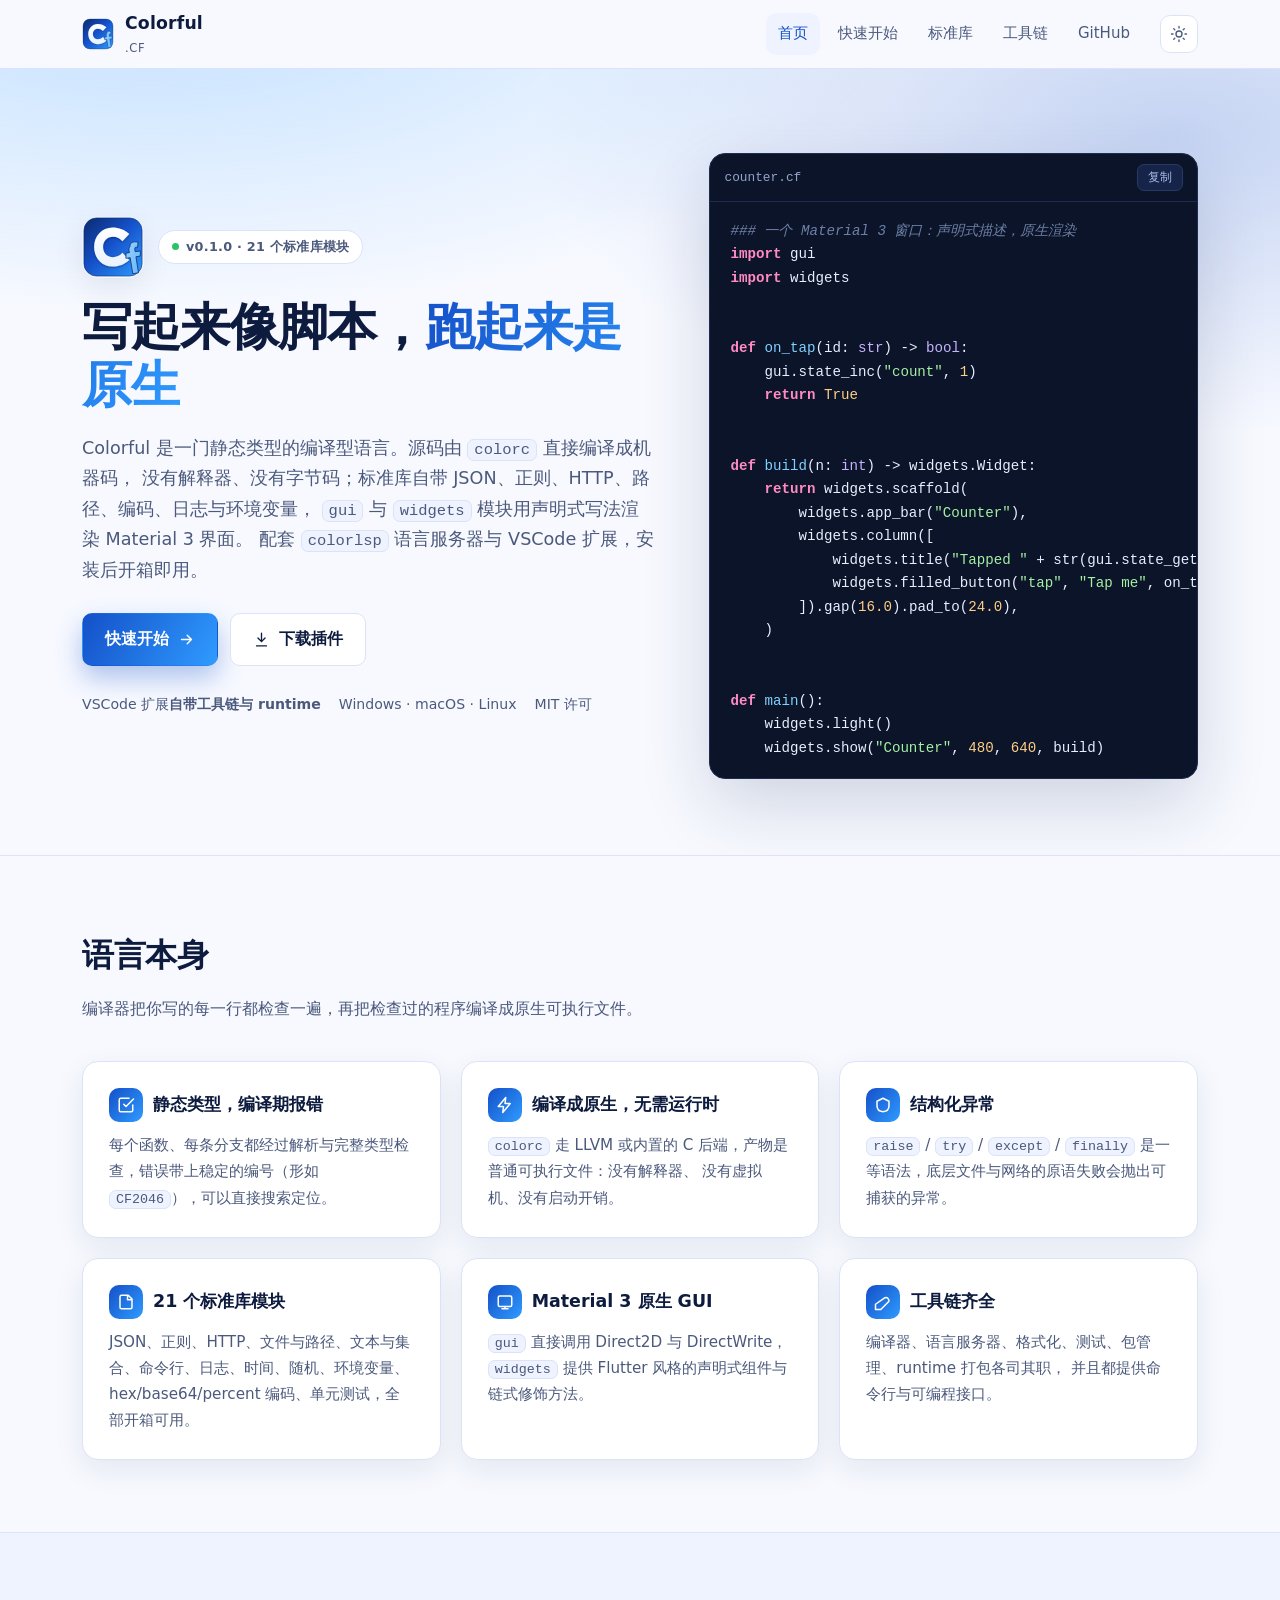
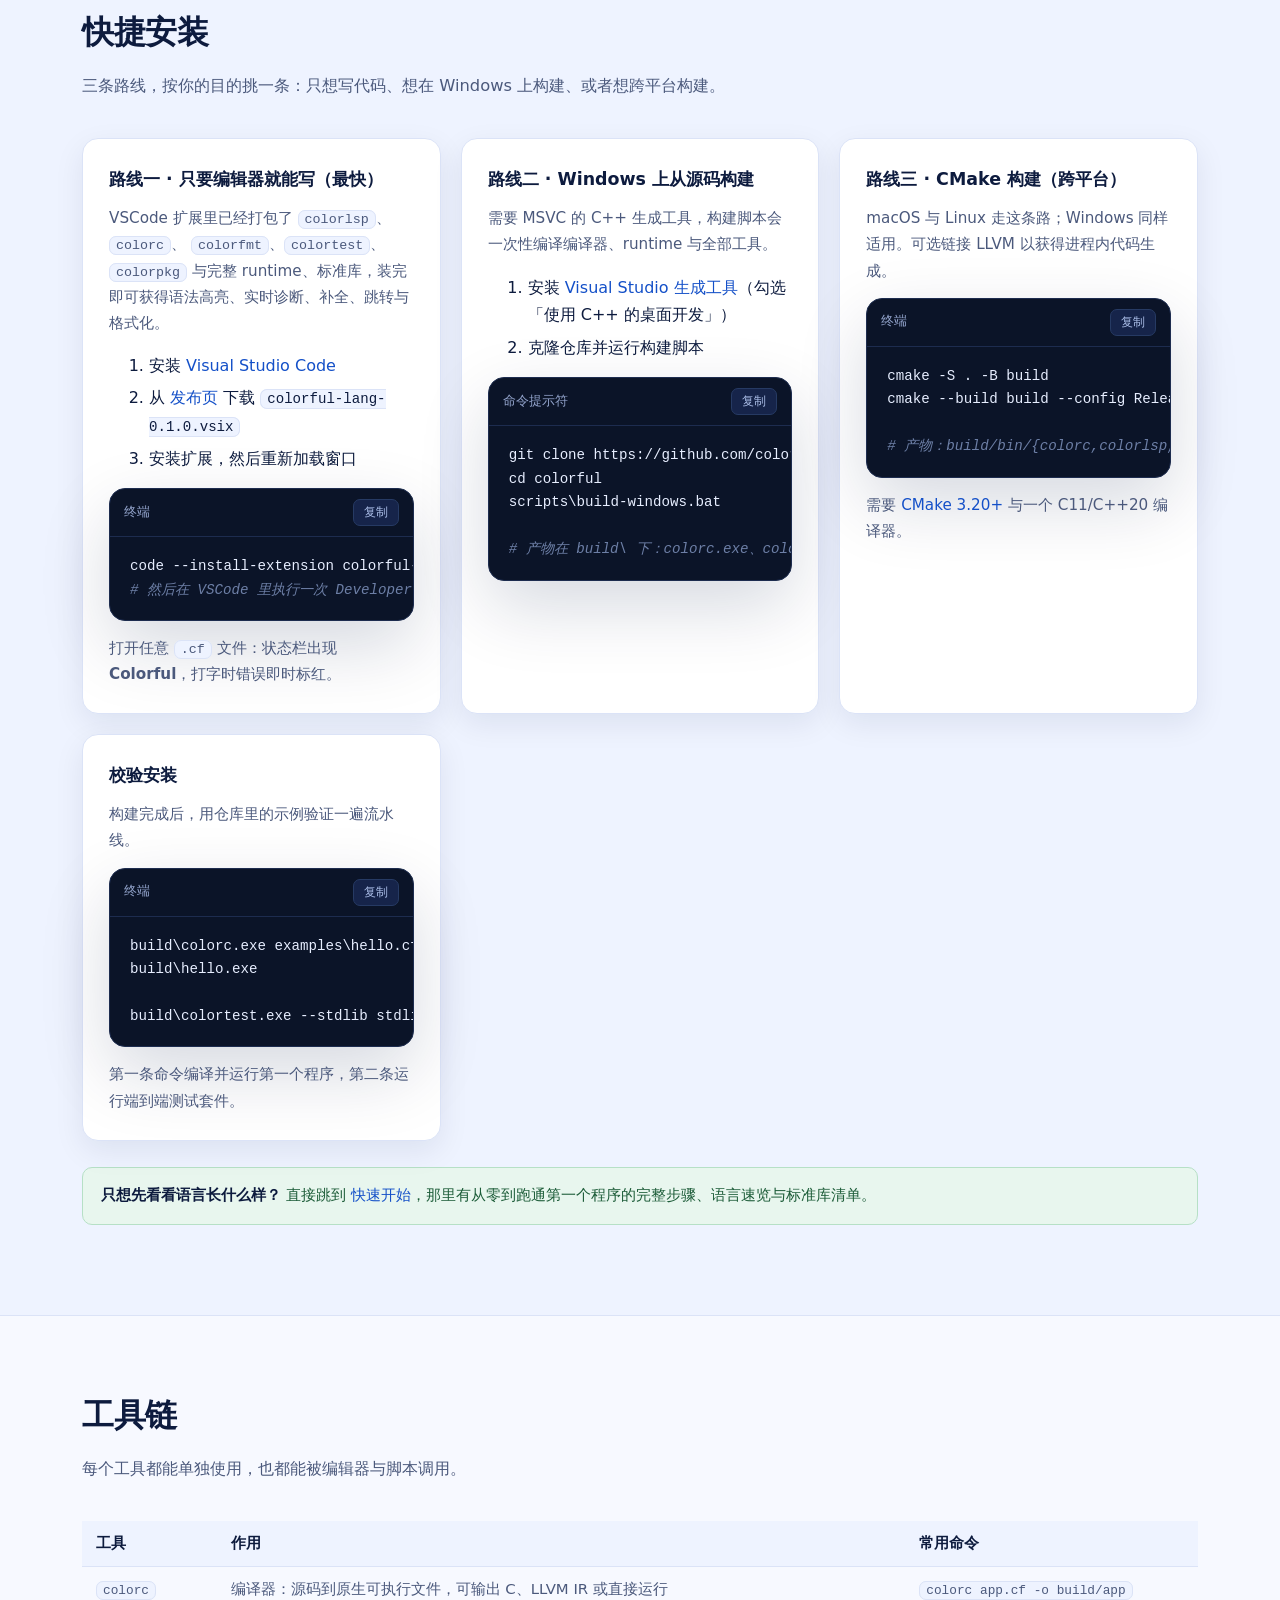
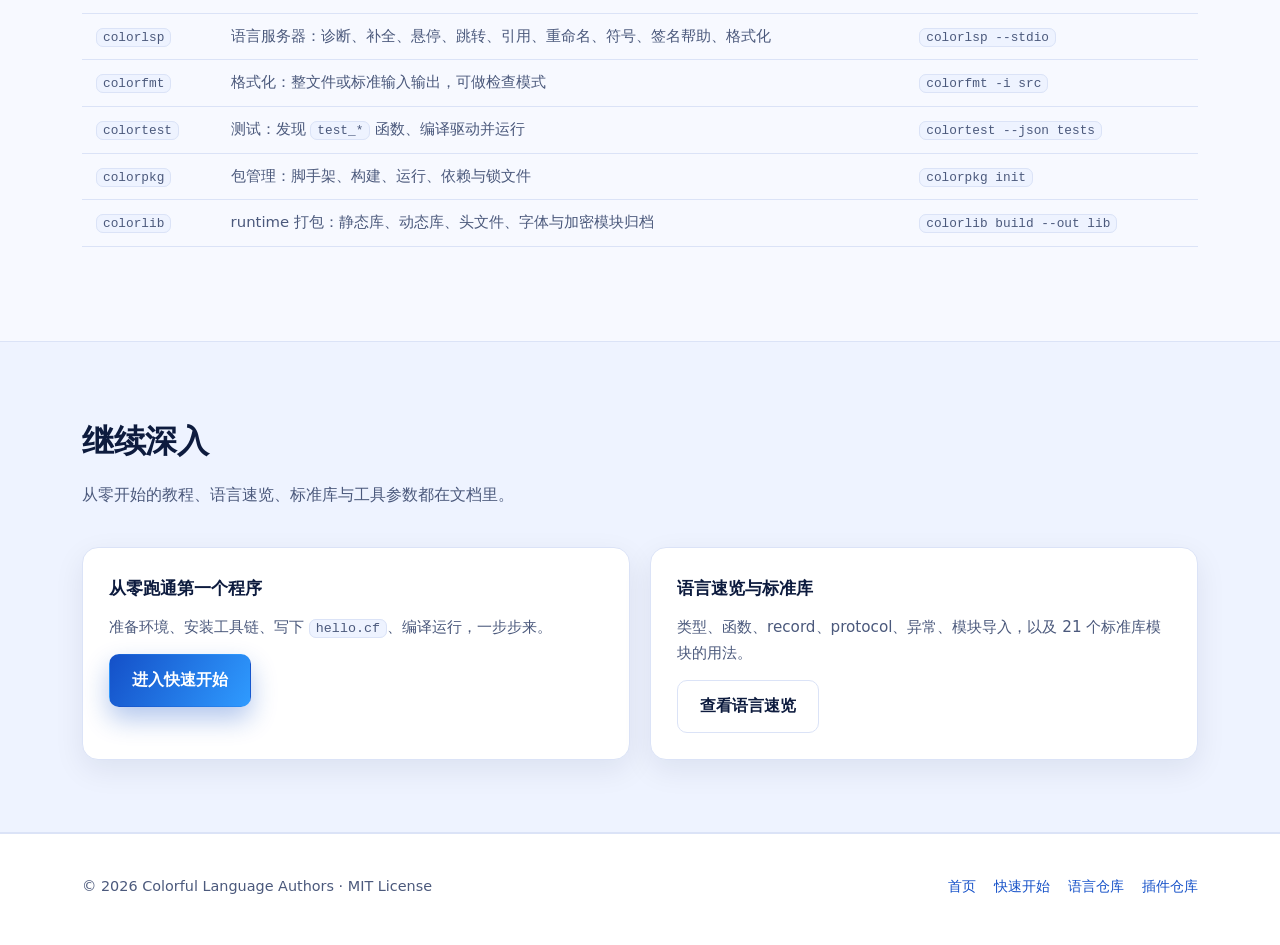
==== index.html @ da0121a2 "Add files via upload" ====
<!doctype html>
<html lang="zh-CN" data-theme="light">
  <head>
    <meta charset="utf-8" />
    <meta name="viewport" content="width=device-width, initial-scale=1" />
    <title>Colorful 语言 — 静态类型、AOT 编译到原生、自带 Material 3 GUI</title>
    <meta
      name="description"
      content="Colorful 是一门静态类型的编译型语言：源码编译为原生机器码，标准库内置 21 个模块，gui 与 widgets 用声明式写法直接渲染 Material 3 界面。附带 colorc、colorlsp、colorfmt、colortest、colorpkg 完整工具链与 VSCode 支持。"
    />
    <meta name="theme-color" content="#1450c8" />
    <link rel="icon" type="image/svg+xml" href="assets/img/colorful.svg" />
    <link rel="apple-touch-icon" href="assets/img/colorful.png" />
    <link rel="stylesheet" href="assets/css/style.css" />
    <script>
      // Set the theme before first paint so the page never flashes.
      try {
        var stored = localStorage.getItem('colorful-theme');
        var dark = window.matchMedia('(prefers-color-scheme: dark)').matches;
        document.documentElement.setAttribute('data-theme', stored || (dark ? 'dark' : 'light'));
      } catch (error) {
        /* keep the default */
      }
    </script>
  </head>
  <body>
    <header class="site-header">
      <div class="wrap">
        <a class="brand" href="index.html">
          <img src="assets/img/colorful.svg" alt="Colorful 标志" width="32" height="32" />
          <span>
            Colorful
            <small>.cf</small>
          </span>
        </a>
        <nav class="nav" data-nav>
          <a href="index.html" class="active">首页</a>
          <a href="docs.html">快速开始</a>
          <a href="docs.html#stdlib">标准库</a>
          <a href="docs.html#tools">工具链</a>
          <a href="https://github.com/colorful-lang/colorful" target="_blank" rel="noreferrer">GitHub</a>
        </nav>
        <button class="icon-btn" type="button" data-theme-toggle aria-label="切换主题">
          <svg viewBox="0 0 24 24" fill="none" stroke="currentColor" stroke-width="1.8" stroke-linecap="round" stroke-linejoin="round" aria-hidden="true">
            <circle cx="12" cy="12" r="4" />
            <path d="M12 2v2M12 20v2M2 12h2M20 12h2M5 5l1.5 1.5M17.5 17.5L19 19M19 5l-1.5 1.5M6.5 17.5L5 19" />
          </svg>
        </button>
        <button class="icon-btn menu-btn" type="button" data-menu-toggle aria-expanded="false" aria-label="打开菜单">
          <svg viewBox="0 0 24 24" fill="none" stroke="currentColor" stroke-width="1.9" stroke-linecap="round" aria-hidden="true">
            <path d="M4 7h16M4 12h16M4 17h16" />
          </svg>
        </button>
      </div>
    </header>

    <main>
      <section class="hero">
        <div class="wrap">
          <div>
            <div class="hero-logo">
              <img src="assets/img/colorful.svg" alt="Colorful 标志" width="62" height="62" />
              <span class="pill"><span class="dot"></span> v0.1.0 · 21 个标准库模块</span>
            </div>
            <h1>写起来像脚本，<span class="grad">跑起来是原生</span></h1>
            <p class="lead">
              Colorful 是一门静态类型的编译型语言。源码由 <code>colorc</code> 直接编译成机器码，
              没有解释器、没有字节码；标准库自带 JSON、正则、HTTP、路径、编码、日志与环境变量，
              <code>gui</code> 与 <code>widgets</code> 模块用声明式写法渲染 Material 3 界面。
              配套 <code>colorlsp</code> 语言服务器与 VSCode 扩展，安装后开箱即用。
            </p>
            <div class="hero-actions">
              <a class="btn btn-primary" href="docs.html">
                快速开始
                <svg viewBox="0 0 24 24" fill="none" stroke="currentColor" stroke-width="2" stroke-linecap="round" stroke-linejoin="round" aria-hidden="true">
                  <path d="M5 12h14M13 6l6 6-6 6" />
                </svg>
              </a>
              <a class="btn btn-ghost" href="https://github.com/colorful-lang/colorful-vscode/releases/latest" target="_blank" rel="noreferrer">
                <svg viewBox="0 0 24 24" fill="none" stroke="currentColor" stroke-width="1.9" stroke-linecap="round" stroke-linejoin="round" aria-hidden="true">
                  <path d="M12 3v12M7 10l5 5 5-5M5 21h14" />
                </svg>
                下载插件
              </a>
            </div>
            <div class="hero-meta">
              <span>VSCode 扩展<strong>自带工具链与 runtime</strong></span>
              <span>Windows · macOS · Linux</span>
              <span>MIT 许可</span>
            </div>
          </div>

          <div class="code">
            <div class="code-head"><span class="name">counter.cf</span></div>
            <pre><code><span class="tok-c">### 一个 Material 3 窗口：声明式描述，原生渲染</span>
<span class="tok-k">import</span> gui
<span class="tok-k">import</span> widgets


<span class="tok-k">def</span> <span class="tok-f">on_tap</span>(id: <span class="tok-t">str</span>) -> <span class="tok-t">bool</span>:
    gui.state_inc(<span class="tok-s">"count"</span>, <span class="tok-n">1</span>)
    <span class="tok-k">return</span> <span class="tok-n">True</span>


<span class="tok-k">def</span> <span class="tok-f">build</span>(n: <span class="tok-t">int</span>) -> widgets.Widget:
    <span class="tok-k">return</span> widgets.scaffold(
        widgets.app_bar(<span class="tok-s">"Counter"</span>),
        widgets.column([
            widgets.title(<span class="tok-s">"Tapped "</span> + str(gui.state_get(<span class="tok-s">"count"</span>)) + <span class="tok-s">" times"</span>),
            widgets.filled_button(<span class="tok-s">"tap"</span>, <span class="tok-s">"Tap me"</span>, on_tap),
        ]).gap(<span class="tok-n">16.0</span>).pad_to(<span class="tok-n">24.0</span>),
    )


<span class="tok-k">def</span> <span class="tok-f">main</span>():
    widgets.light()
    widgets.show(<span class="tok-s">"Counter"</span>, <span class="tok-n">480</span>, <span class="tok-n">640</span>, build)
</code></pre>
          </div>
        </div>
      </section>

      <section class="section" id="features">
        <div class="wrap">
          <div class="section-head">
            <h2>语言本身</h2>
            <p>编译器把你写的每一行都检查一遍，再把检查过的程序编译成原生可执行文件。</p>
          </div>
          <div class="grid cols-3">
            <article class="card">
              <h3>
                <span class="card-icon" aria-hidden="true">
                  <svg viewBox="0 0 24 24" fill="none" stroke="currentColor" stroke-width="2" stroke-linecap="round" stroke-linejoin="round">
                    <path d="M9 11l3 3L22 4M21 12v7a2 2 0 0 1-2 2H5a2 2 0 0 1-2-2V5a2 2 0 0 1 2-2h11" />
                  </svg>
                </span>
                静态类型，编译期报错
              </h3>
              <p>
                每个函数、每条分支都经过解析与完整类型检查，错误带上稳定的编号（形如
                <code>CF2046</code>），可以直接搜索定位。
              </p>
            </article>

            <article class="card">
              <h3>
                <span class="card-icon" aria-hidden="true">
                  <svg viewBox="0 0 24 24" fill="none" stroke="currentColor" stroke-width="2" stroke-linecap="round" stroke-linejoin="round">
                    <path d="M13 2L3 14h7l-1 8 10-12h-7l1-8z" />
                  </svg>
                </span>
                编译成原生，无需运行时
              </h3>
              <p>
                <code>colorc</code> 走 LLVM 或内置的 C 后端，产物是普通可执行文件：没有解释器、
                没有虚拟机、没有启动开销。
              </p>
            </article>

            <article class="card">
              <h3>
                <span class="card-icon" aria-hidden="true">
                  <svg viewBox="0 0 24 24" fill="none" stroke="currentColor" stroke-width="2" stroke-linecap="round" stroke-linejoin="round">
                    <path d="M12 3l8 4v6c0 5-3.4 7.6-8 8-4.6-.4-8-3-8-8V7l8-4z" />
                  </svg>
                </span>
                结构化异常
              </h3>
              <p>
                <code>raise</code> / <code>try</code> / <code>except</code> /
                <code>finally</code> 是一等语法，底层文件与网络的原语失败会抛出可捕获的异常。
              </p>
            </article>

            <article class="card">
              <h3>
                <span class="card-icon" aria-hidden="true">
                  <svg viewBox="0 0 24 24" fill="none" stroke="currentColor" stroke-width="2" stroke-linecap="round" stroke-linejoin="round">
                    <path d="M4 19V5a2 2 0 0 1 2-2h9l5 5v11a2 2 0 0 1-2 2H6a2 2 0 0 1-2-2zM14 3v6h6" />
                  </svg>
                </span>
                21 个标准库模块
              </h3>
              <p>
                JSON、正则、HTTP、文件与路径、文本与集合、命令行、日志、时间、随机、环境变量、
                hex/base64/percent 编码、单元测试，全部开箱可用。
              </p>
            </article>

            <article class="card">
              <h3>
                <span class="card-icon" aria-hidden="true">
                  <svg viewBox="0 0 24 24" fill="none" stroke="currentColor" stroke-width="2" stroke-linecap="round" stroke-linejoin="round">
                    <rect x="3" y="4" width="18" height="14" rx="2" />
                    <path d="M8 21h8M12 18v3" />
                  </svg>
                </span>
                Material 3 原生 GUI
              </h3>
              <p>
                <code>gui</code> 直接调用 Direct2D 与 DirectWrite，
                <code>widgets</code> 提供 Flutter 风格的声明式组件与链式修饰方法。
              </p>
            </article>

            <article class="card">
              <h3>
                <span class="card-icon" aria-hidden="true">
                  <svg viewBox="0 0 24 24" fill="none" stroke="currentColor" stroke-width="2" stroke-linecap="round" stroke-linejoin="round">
                    <path d="M14.7 6.3a4 4 0 0 1 5 5L9 22H2v-7L14.7 6.3z" />
                  </svg>
                </span>
                工具链齐全
              </h3>
              <p>
                编译器、语言服务器、格式化、测试、包管理、runtime 打包各司其职，
                并且都提供命令行与可编程接口。
              </p>
            </article>
          </div>
        </div>
      </section>

      <section class="section soft" id="install">
        <div class="wrap">
          <div class="section-head">
            <h2>快捷安装</h2>
            <p>三条路线，按你的目的挑一条：只想写代码、想在 Windows 上构建、或者想跨平台构建。</p>
          </div>

          <div class="grid cols-2">
            <article class="card">
              <h3>路线一 · 只要编辑器就能写（最快）</h3>
              <p>
                VSCode 扩展里已经打包了 <code>colorlsp</code>、<code>colorc</code>、
                <code>colorfmt</code>、<code>colortest</code>、<code>colorpkg</code>
                与完整 runtime、标准库，装完即可获得语法高亮、实时诊断、补全、跳转与格式化。
              </p>
              <ol>
                <li>安装 <a href="https://code.visualstudio.com/" target="_blank" rel="noreferrer">Visual Studio Code</a></li>
                <li>从 <a href="https://github.com/colorful-lang/colorful-vscode/releases/latest" target="_blank" rel="noreferrer">发布页</a> 下载 <code>colorful-lang-0.1.0.vsix</code></li>
                <li>安装扩展，然后重新加载窗口</li>
              </ol>
              <div class="code" style="margin-top: 16px">
                <div class="code-head"><span class="name">终端</span></div>
                <pre><code>code --install-extension colorful-lang-0.1.0.vsix --force
<span class="tok-c"># 然后在 VSCode 里执行一次 Developer: Reload Window</span>
</code></pre>
              </div>
              <p style="margin-top: 14px">
                打开任意 <code>.cf</code> 文件：状态栏出现 <strong>Colorful</strong>，打字时错误即时标红。
              </p>
            </article>

            <article class="card">
              <h3>路线二 · Windows 上从源码构建</h3>
              <p>需要 MSVC 的 C++ 生成工具，构建脚本会一次性编译编译器、runtime 与全部工具。</p>
              <ol>
                <li>安装 <a href="https://visualstudio.microsoft.com/visual-cpp-build-tools/" target="_blank" rel="noreferrer">Visual Studio 生成工具</a>（勾选「使用 C++ 的桌面开发」）</li>
                <li>克隆仓库并运行构建脚本</li>
              </ol>
              <div class="code" style="margin-top: 16px">
                <div class="code-head"><span class="name">命令提示符</span></div>
                <pre><code>git clone https://github.com/colorful-lang/colorful.git
cd colorful
scripts\build-windows.bat

<span class="tok-c"># 产物在 build\ 下：colorc.exe、colorlsp.exe、colorfmt.exe ...</span>
</code></pre>
              </div>
            </article>

            <article class="card">
              <h3>路线三 · CMake 构建（跨平台）</h3>
              <p>macOS 与 Linux 走这条路；Windows 同样适用。可选链接 LLVM 以获得进程内代码生成。</p>
              <div class="code" style="margin-top: 14px">
                <div class="code-head"><span class="name">终端</span></div>
                <pre><code>cmake -S . -B build
cmake --build build --config Release

<span class="tok-c"># 产物：build/bin/{colorc,colorlsp,colorfmt,colortest,colorpkg}</span>
</code></pre>
              </div>
              <p style="margin-top: 14px">
                需要 <a href="https://cmake.org/download/" target="_blank" rel="noreferrer">CMake 3.20+</a>
                与一个 C11/C++20 编译器。
              </p>
            </article>

            <article class="card">
              <h3>校验安装</h3>
              <p>构建完成后，用仓库里的示例验证一遍流水线。</p>
              <div class="code" style="margin-top: 14px">
                <div class="code-head"><span class="name">终端</span></div>
                <pre><code>build\colorc.exe examples\hello.cf -o build\hello.exe
build\hello.exe

build\colortest.exe --stdlib stdlib tests\e2e\test_core.cf
</code></pre>
              </div>
              <p style="margin-top: 14px">
                第一条命令编译并运行第一个程序，第二条运行端到端测试套件。
              </p>
            </article>
          </div>

          <div class="callout ok" style="margin-top: 26px">
            <strong>只想先看看语言长什么样？</strong>
            直接跳到 <a href="docs.html">快速开始</a>，那里有从零到跑通第一个程序的完整步骤、语言速览与标准库清单。
          </div>
        </div>
      </section>

      <section class="section" id="tools">
        <div class="wrap">
          <div class="section-head">
            <h2>工具链</h2>
            <p>每个工具都能单独使用，也都能被编辑器与脚本调用。</p>
          </div>
          <div class="table-scroll">
            <table>
              <thead>
                <tr>
                  <th>工具</th>
                  <th>作用</th>
                  <th>常用命令</th>
                </tr>
              </thead>
              <tbody>
                <tr>
                  <td><code>colorc</code></td>
                  <td>编译器：源码到原生可执行文件，可输出 C、LLVM IR 或直接运行</td>
                  <td><code>colorc app.cf -o build/app</code></td>
                </tr>
                <tr>
                  <td><code>colorlsp</code></td>
                  <td>语言服务器：诊断、补全、悬停、跳转、引用、重命名、符号、签名帮助、格式化</td>
                  <td><code>colorlsp --stdio</code></td>
                </tr>
                <tr>
                  <td><code>colorfmt</code></td>
                  <td>格式化：整文件或标准输入输出，可做检查模式</td>
                  <td><code>colorfmt -i src</code></td>
                </tr>
                <tr>
                  <td><code>colortest</code></td>
                  <td>测试：发现 <code>test_*</code> 函数、编译驱动并运行</td>
                  <td><code>colortest --json tests</code></td>
                </tr>
                <tr>
                  <td><code>colorpkg</code></td>
                  <td>包管理：脚手架、构建、运行、依赖与锁文件</td>
                  <td><code>colorpkg init</code></td>
                </tr>
                <tr>
                  <td><code>colorlib</code></td>
                  <td>runtime 打包：静态库、动态库、头文件、字体与加密模块归档</td>
                  <td><code>colorlib build --out lib</code></td>
                </tr>
              </tbody>
            </table>
          </div>
        </div>
      </section>

      <section class="section soft" id="next">
        <div class="wrap">
          <div class="section-head">
            <h2>继续深入</h2>
            <p>从零开始的教程、语言速览、标准库与工具参数都在文档里。</p>
          </div>
          <div class="grid cols-2">
            <article class="card">
              <h3>从零跑通第一个程序</h3>
              <p>准备环境、安装工具链、写下 <code>hello.cf</code>、编译运行，一步步来。</p>
              <p style="margin-top: 14px"><a class="btn btn-primary" href="docs.html#start">进入快速开始</a></p>
            </article>
            <article class="card">
              <h3>语言速览与标准库</h3>
              <p>类型、函数、record、protocol、异常、模块导入，以及 21 个标准库模块的用法。</p>
              <p style="margin-top: 14px"><a class="btn btn-ghost" href="docs.html#language">查看语言速览</a></p>
            </article>
          </div>
        </div>
      </section>
    </main>

    <footer class="site-footer">
      <div class="wrap">
        <span>© <span data-year>2026</span> Colorful Language Authors · MIT License</span>
        <nav>
          <a href="index.html">首页</a>
          <a href="docs.html">快速开始</a>
          <a href="https://github.com/colorful-lang/colorful" target="_blank" rel="noreferrer">语言仓库</a>
          <a href="https://github.com/colorful-lang/colorful-vscode" target="_blank" rel="noreferrer">插件仓库</a>
        </nav>
      </div>
    </footer>

    <script src="assets/js/app.js" defer></script>
  </body>
</html>
---- assets/css/style.css ----
/* Colorful language site.
 *
 * No build step and no external requests: the typefaces are the system stack,
 * the icons are inline SVG and the syntax highlighting is plain CSS classes.
 */

:root {
  --brand-900: #071a45;
  --brand-800: #0b2a6f;
  --brand-600: #1450c8;
  --brand-400: #2f9bff;
  --brand-200: #9fd4ff;

  --bg: #f7f9ff;
  --bg-elev: #ffffff;
  --bg-soft: #eef3ff;
  --border: #dbe3f7;
  --text: #0d1b3e;
  --text-dim: #4b597c;
  --accent: var(--brand-600);

  --code-bg: #0b1428;
  --code-border: #1d2c4f;
  --code-text: #e7eeff;

  --ok-bg: #e8f6ee;
  --ok-border: #b6e0c6;
  --ok-text: #1c5c38;
  --warn-bg: #fff6e5;
  --warn-border: #f0d9a8;
  --warn-text: #6b4a12;

  --radius: 16px;
  --radius-sm: 10px;
  --shadow: 0 10px 30px rgba(9, 24, 66, 0.08);
  --shadow-lg: 0 26px 70px rgba(9, 24, 66, 0.16);
  --maxw: 1160px;

  --font-sans: "Segoe UI", system-ui, -apple-system, "Helvetica Neue", Arial, "PingFang SC",
    "Microsoft YaHei", sans-serif;
  --font-mono: "Cascadia Code", "JetBrains Mono", "Fira Code", Consolas, "SFMono-Regular",
    Menlo, monospace;
}

[data-theme="dark"] {
  --bg: #060b18;
  --bg-elev: #0c1529;
  --bg-soft: #111d38;
  --border: #1f2d52;
  --text: #e9efff;
  --text-dim: #9dabc9;
  --accent: var(--brand-400);
  --shadow: 0 10px 30px rgba(0, 0, 0, 0.36);
  --shadow-lg: 0 26px 70px rgba(0, 0, 0, 0.5);
  --ok-bg: #10261b;
  --ok-border: #23543a;
  --ok-text: #a8e6c3;
  --warn-bg: #2a2110;
  --warn-border: #5c4720;
  --warn-text: #f0d79a;
}

* {
  box-sizing: border-box;
}

html {
  scroll-behavior: smooth;
  scroll-padding-top: 88px;
}

body {
  margin: 0;
  background: var(--bg);
  color: var(--text);
  font-family: var(--font-sans);
  font-size: 16px;
  line-height: 1.72;
  -webkit-font-smoothing: antialiased;
}

a {
  color: var(--accent);
  text-decoration: none;
}

a:hover {
  text-decoration: underline;
}

img {
  max-width: 100%;
  display: block;
}

.wrap {
  width: 100%;
  max-width: var(--maxw);
  margin: 0 auto;
  padding: 0 22px;
}

/* ------------------------------------------------------------------ header */

.site-header {
  position: sticky;
  top: 0;
  z-index: 40;
  backdrop-filter: blur(14px);
  background: color-mix(in srgb, var(--bg) 82%, transparent);
  border-bottom: 1px solid var(--border);
}

.site-header .wrap {
  display: flex;
  align-items: center;
  gap: 18px;
  min-height: 68px;
}

.brand {
  display: flex;
  align-items: center;
  gap: 11px;
  color: var(--text);
  font-weight: 700;
  font-size: 1.08rem;
  letter-spacing: 0.01em;
}

.brand:hover {
  text-decoration: none;
}

.brand img {
  width: 32px;
  height: 32px;
  border-radius: 9px;
}

.brand small {
  display: block;
  font-weight: 500;
  font-size: 0.72rem;
  color: var(--text-dim);
  letter-spacing: 0.06em;
  text-transform: uppercase;
}

.nav {
  margin-left: auto;
  display: flex;
  align-items: center;
  gap: 6px;
}

.nav a {
  color: var(--text-dim);
  padding: 8px 12px;
  border-radius: var(--radius-sm);
  font-size: 0.94rem;
  font-weight: 500;
}

.nav a:hover {
  color: var(--text);
  background: var(--bg-soft);
  text-decoration: none;
}

.nav a.active {
  color: var(--accent);
  background: var(--bg-soft);
}

.icon-btn {
  display: inline-flex;
  align-items: center;
  justify-content: center;
  width: 38px;
  height: 38px;
  border: 1px solid var(--border);
  border-radius: var(--radius-sm);
  background: var(--bg-elev);
  color: var(--text-dim);
  cursor: pointer;
  padding: 0;
}

.icon-btn:hover {
  color: var(--text);
  border-color: var(--accent);
}

.icon-btn svg {
  width: 18px;
  height: 18px;
}

.menu-btn {
  display: none;
}

/* -------------------------------------------------------------------- hero */

.hero {
  position: relative;
  overflow: hidden;
  padding: 84px 0 76px;
  background:
    radial-gradient(1100px 460px at 12% -10%, color-mix(in srgb, var(--brand-400) 26%, transparent), transparent 70%),
    radial-gradient(900px 420px at 92% 8%, color-mix(in srgb, var(--brand-600) 22%, transparent), transparent 72%);
  border-bottom: 1px solid var(--border);
}

.hero .wrap {
  display: grid;
  grid-template-columns: minmax(0, 1.08fr) minmax(0, 0.92fr);
  gap: 54px;
  align-items: center;
}

.hero-logo {
  display: flex;
  align-items: center;
  gap: 14px;
  margin-bottom: 20px;
}

.hero-logo img {
  width: 62px;
  height: 62px;
  border-radius: 16px;
  box-shadow: var(--shadow);
}

.pill {
  display: inline-flex;
  align-items: center;
  gap: 7px;
  padding: 5px 13px;
  border: 1px solid var(--border);
  border-radius: 999px;
  background: var(--bg-elev);
  color: var(--text-dim);
  font-size: 0.8rem;
  font-weight: 600;
  letter-spacing: 0.02em;
}

.pill .dot {
  width: 7px;
  height: 7px;
  border-radius: 50%;
  background: #29c46a;
}

h1 {
  font-size: clamp(2.1rem, 4.4vw, 3.15rem);
  line-height: 1.16;
  margin: 0 0 18px;
  letter-spacing: -0.02em;
}

h1 .grad {
  background: linear-gradient(120deg, var(--brand-600), var(--brand-400));
  -webkit-background-clip: text;
  background-clip: text;
  color: transparent;
}

.lead {
  font-size: 1.1rem;
  color: var(--text-dim);
  margin: 0 0 28px;
  max-width: 62ch;
}

.hero-actions {
  display: flex;
  flex-wrap: wrap;
  gap: 12px;
  align-items: center;
}

.btn {
  display: inline-flex;
  align-items: center;
  gap: 9px;
  padding: 12px 22px;
  border-radius: var(--radius-sm);
  border: 1px solid transparent;
  font-weight: 650;
  font-size: 0.98rem;
  cursor: pointer;
  transition: transform 0.12s ease, box-shadow 0.12s ease, background 0.12s ease;
}

.btn:hover {
  text-decoration: none;
  transform: translateY(-1px);
}

.btn-primary {
  color: #fff;
  background: linear-gradient(120deg, var(--brand-600), var(--brand-400));
  box-shadow: 0 12px 26px rgba(20, 80, 200, 0.32);
}

.btn-primary:hover {
  box-shadow: 0 16px 34px rgba(20, 80, 200, 0.4);
}

.btn-ghost {
  color: var(--text);
  background: var(--bg-elev);
  border-color: var(--border);
}

.btn-ghost:hover {
  border-color: var(--accent);
}

.btn svg {
  width: 17px;
  height: 17px;
}

.hero-meta {
  margin-top: 26px;
  display: flex;
  flex-wrap: wrap;
  gap: 8px 18px;
  color: var(--text-dim);
  font-size: 0.88rem;
}

.hero-meta code {
  font-family: var(--font-mono);
  background: var(--bg-soft);
  border: 1px solid var(--border);
  border-radius: 7px;
  padding: 2px 7px;
  font-size: 0.86rem;
}

/* ------------------------------------------------------------------ layout */

.section {
  padding: 72px 0;
}

.section.soft {
  background: var(--bg-soft);
  border-top: 1px solid var(--border);
  border-bottom: 1px solid var(--border);
}

.section-head {
  max-width: 70ch;
  margin-bottom: 38px;
}

.section-head h2 {
  font-size: clamp(1.5rem, 2.6vw, 2rem);
  margin: 0 0 12px;
  letter-spacing: -0.015em;
}

.section-head p {
  margin: 0;
  color: var(--text-dim);
  font-size: 1.02rem;
}

.grid {
  display: grid;
  gap: 20px;
}

.grid.cols-2 {
  grid-template-columns: repeat(auto-fit, minmax(320px, 1fr));
}

.grid.cols-3 {
  grid-template-columns: repeat(auto-fit, minmax(268px, 1fr));
}

.card {
  background: var(--bg-elev);
  border: 1px solid var(--border);
  border-radius: var(--radius);
  padding: 26px;
  box-shadow: var(--shadow);
}

.card h3 {
  margin: 0 0 10px;
  font-size: 1.09rem;
  display: flex;
  align-items: center;
  gap: 10px;
}

.card p {
  margin: 0;
  color: var(--text-dim);
  font-size: 0.95rem;
}

.card ul {
  margin: 12px 0 0;
  padding-left: 20px;
  color: var(--text-dim);
  font-size: 0.94rem;
}

.card li {
  margin: 5px 0;
}

.card-icon {
  width: 34px;
  height: 34px;
  flex: none;
  display: inline-flex;
  align-items: center;
  justify-content: center;
  border-radius: 10px;
  background: linear-gradient(130deg, var(--brand-600), var(--brand-400));
  color: #fff;
}

.card-icon svg {
  width: 18px;
  height: 18px;
}

/* --------------------------------------------------------------- code area */

.code {
  background: var(--code-bg);
  border: 1px solid var(--code-border);
  border-radius: var(--radius);
  overflow: hidden;
  box-shadow: var(--shadow-lg);
}

.code-head {
  display: flex;
  align-items: center;
  gap: 10px;
  padding: 10px 14px;
  border-bottom: 1px solid var(--code-border);
  color: #93a4cc;
  font-size: 0.8rem;
  font-family: var(--font-mono);
}

.code-head .name {
  margin-right: auto;
}

.copy-btn {
  border: 1px solid #263a63;
  background: #16244a;
  color: #a9bce6;
  border-radius: 7px;
  padding: 4px 10px;
  font-size: 0.75rem;
  font-family: var(--font-sans);
  cursor: pointer;
}

.copy-btn:hover {
  color: #fff;
  border-color: var(--brand-400);
}

.code pre {
  margin: 0;
  padding: 18px 20px;
  overflow-x: auto;
  color: var(--code-text);
  font-family: var(--font-mono);
  font-size: 0.885rem;
  line-height: 1.66;
  tab-size: 4;
}

code {
  font-family: var(--font-mono);
}

:not(pre) > code {
  background: var(--bg-soft);
  border: 1px solid var(--border);
  border-radius: 7px;
  padding: 1px 6px;
  font-size: 0.88em;
}

.tok-k {
  color: #ff8ac4;
  font-weight: 600;
}

.tok-f {
  color: #7fd1ff;
}

.tok-s {
  color: #a5f0a5;
}

.tok-n {
  color: #ffcf87;
}

.tok-c {
  color: #6d7fa6;
  font-style: italic;
}

.tok-t {
  color: #c7b3ff;
}

.tok-m {
  color: #ffb86b;
}

/* -------------------------------------------------------------- docs layout */

.docs {
  display: grid;
  grid-template-columns: 268px minmax(0, 1fr);
  gap: 44px;
  padding: 44px 0 80px;
  align-items: start;
}

.docs-sidebar {
  position: sticky;
  top: 88px;
  max-height: calc(100vh - 108px);
  overflow-y: auto;
  padding-right: 8px;
  border-right: 1px solid var(--border);
}

.docs-sidebar h4 {
  margin: 20px 0 8px;
  font-size: 0.74rem;
  letter-spacing: 0.1em;
  text-transform: uppercase;
  color: var(--text-dim);
}

.docs-sidebar h4:first-child {
  margin-top: 0;
}

.docs-sidebar a {
  display: block;
  padding: 6px 12px;
  border-radius: 8px;
  color: var(--text-dim);
  font-size: 0.92rem;
  border-left: 2px solid transparent;
}

.docs-sidebar a:hover {
  color: var(--text);
  background: var(--bg-soft);
  text-decoration: none;
}

.docs-sidebar a.active {
  color: var(--accent);
  border-left-color: var(--accent);
  background: var(--bg-soft);
  font-weight: 600;
}

.docs-content {
  min-width: 0;
  max-width: 78ch;
}

.docs-content h1 {
  font-size: clamp(1.8rem, 3.4vw, 2.4rem);
  margin-bottom: 12px;
}

.docs-content h2 {
  font-size: 1.42rem;
  margin: 54px 0 14px;
  padding-top: 10px;
  border-top: 1px solid var(--border);
  letter-spacing: -0.01em;
}

.docs-content h2:first-of-type {
  margin-top: 34px;
  border-top: 0;
}

.docs-content h3 {
  font-size: 1.1rem;
  margin: 30px 0 10px;
}

.docs-content p,
.docs-content li {
  color: var(--text-dim);
}

.docs-content ul,
.docs-content ol {
  padding-left: 22px;
}

.docs-content li {
  margin: 6px 0;
}

.docs-content .code {
  margin: 16px 0 22px;
}

.step {
  display: inline-flex;
  align-items: center;
  justify-content: center;
  min-width: 26px;
  height: 26px;
  padding: 0 8px;
  margin-right: 10px;
  border-radius: 8px;
  background: linear-gradient(130deg, var(--brand-600), var(--brand-400));
  color: #fff;
  font-size: 0.84rem;
  font-weight: 700;
  vertical-align: 2px;
}

.callout {
  margin: 18px 0;
  padding: 15px 18px;
  border-radius: var(--radius-sm);
  border: 1px solid var(--border);
  background: var(--bg-elev);
  font-size: 0.94rem;
  color: var(--text-dim);
}

.callout strong {
  color: var(--text);
}

.callout.ok {
  background: var(--ok-bg);
  border-color: var(--ok-border);
  color: var(--ok-text);
}

.callout.warn {
  background: var(--warn-bg);
  border-color: var(--warn-border);
  color: var(--warn-text);
}

.table-scroll {
  overflow-x: auto;
  margin: 16px 0 22px;
}

table {
  width: 100%;
  border-collapse: collapse;
  font-size: 0.93rem;
}

th,
td {
  text-align: left;
  padding: 10px 14px;
  border-bottom: 1px solid var(--border);
  vertical-align: top;
}

th {
  color: var(--text);
  font-weight: 650;
  background: var(--bg-soft);
  white-space: nowrap;
}

td {
  color: var(--text-dim);
}

td code,
th code {
  font-size: 0.86em;
}

.dl-grid {
  display: grid;
  grid-template-columns: repeat(auto-fit, minmax(250px, 1fr));
  gap: 16px;
  margin: 18px 0 8px;
}

.dl {
  display: flex;
  align-items: center;
  gap: 13px;
  padding: 16px 18px;
  border: 1px solid var(--border);
  border-radius: var(--radius-sm);
  background: var(--bg-elev);
  color: var(--text);
  box-shadow: var(--shadow);
}

.dl:hover {
  border-color: var(--accent);
  text-decoration: none;
  transform: translateY(-1px);
}

.dl svg {
  width: 22px;
  height: 22px;
  flex: none;
  color: var(--accent);
}

.dl b {
  display: block;
  font-size: 0.97rem;
}

.dl span {
  display: block;
  color: var(--text-dim);
  font-size: 0.84rem;
}

/* ------------------------------------------------------------------ footer */

.site-footer {
  border-top: 1px solid var(--border);
  padding: 40px 0 46px;
  background: var(--bg-elev);
  color: var(--text-dim);
  font-size: 0.9rem;
}

.site-footer .wrap {
  display: flex;
  flex-wrap: wrap;
  gap: 16px 28px;
  align-items: center;
}

.site-footer nav {
  margin-left: auto;
  display: flex;
  flex-wrap: wrap;
  gap: 18px;
}

/* -------------------------------------------------------------- responsive */

@media (max-width: 1000px) {
  .hero .wrap {
    grid-template-columns: minmax(0, 1fr);
    gap: 36px;
  }

  .docs {
    grid-template-columns: minmax(0, 1fr);
    gap: 26px;
  }

  .docs-sidebar {
    position: static;
    max-height: none;
    border-right: 0;
    border-bottom: 1px solid var(--border);
    padding: 0 0 18px;
  }

  .docs-sidebar nav {
    display: grid;
    grid-template-columns: repeat(auto-fit, minmax(190px, 1fr));
  }
}

@media (max-width: 760px) {
  .nav {
    display: none;
  }

  .nav.open {
    display: flex;
    flex-direction: column;
    align-items: stretch;
    position: absolute;
    top: 68px;
    left: 0;
    right: 0;
    padding: 12px 18px 18px;
    background: var(--bg-elev);
    border-bottom: 1px solid var(--border);
    box-shadow: var(--shadow-lg);
  }

  .menu-btn {
    display: inline-flex;
    margin-left: auto;
  }

  .hero {
    padding: 56px 0 52px;
  }

  .section {
    padding: 54px 0;
  }

  .card {
    padding: 21px;
  }

  .site-footer nav {
    margin-left: 0;
  }
}

@media (prefers-reduced-motion: reduce) {
  html {
    scroll-behavior: auto;
  }

  .btn,
  .dl {
    transition: none;
  }
}
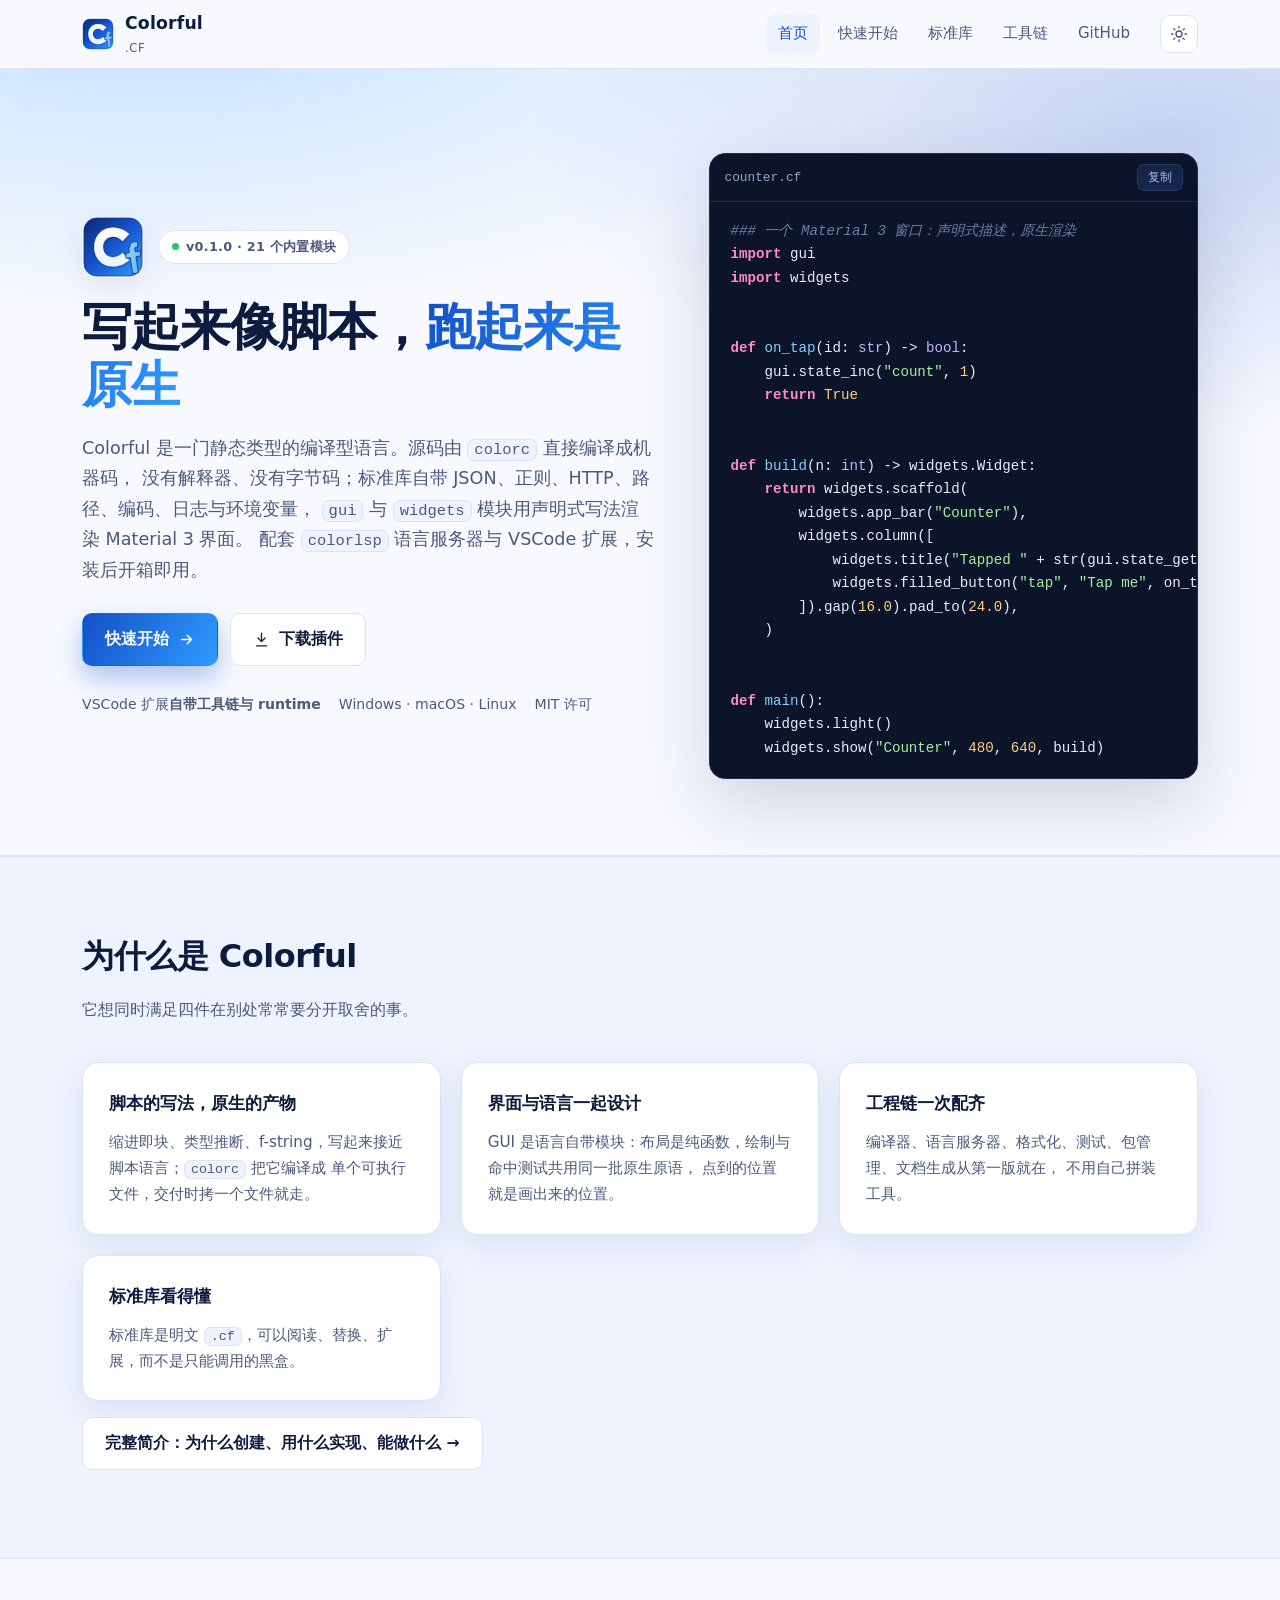
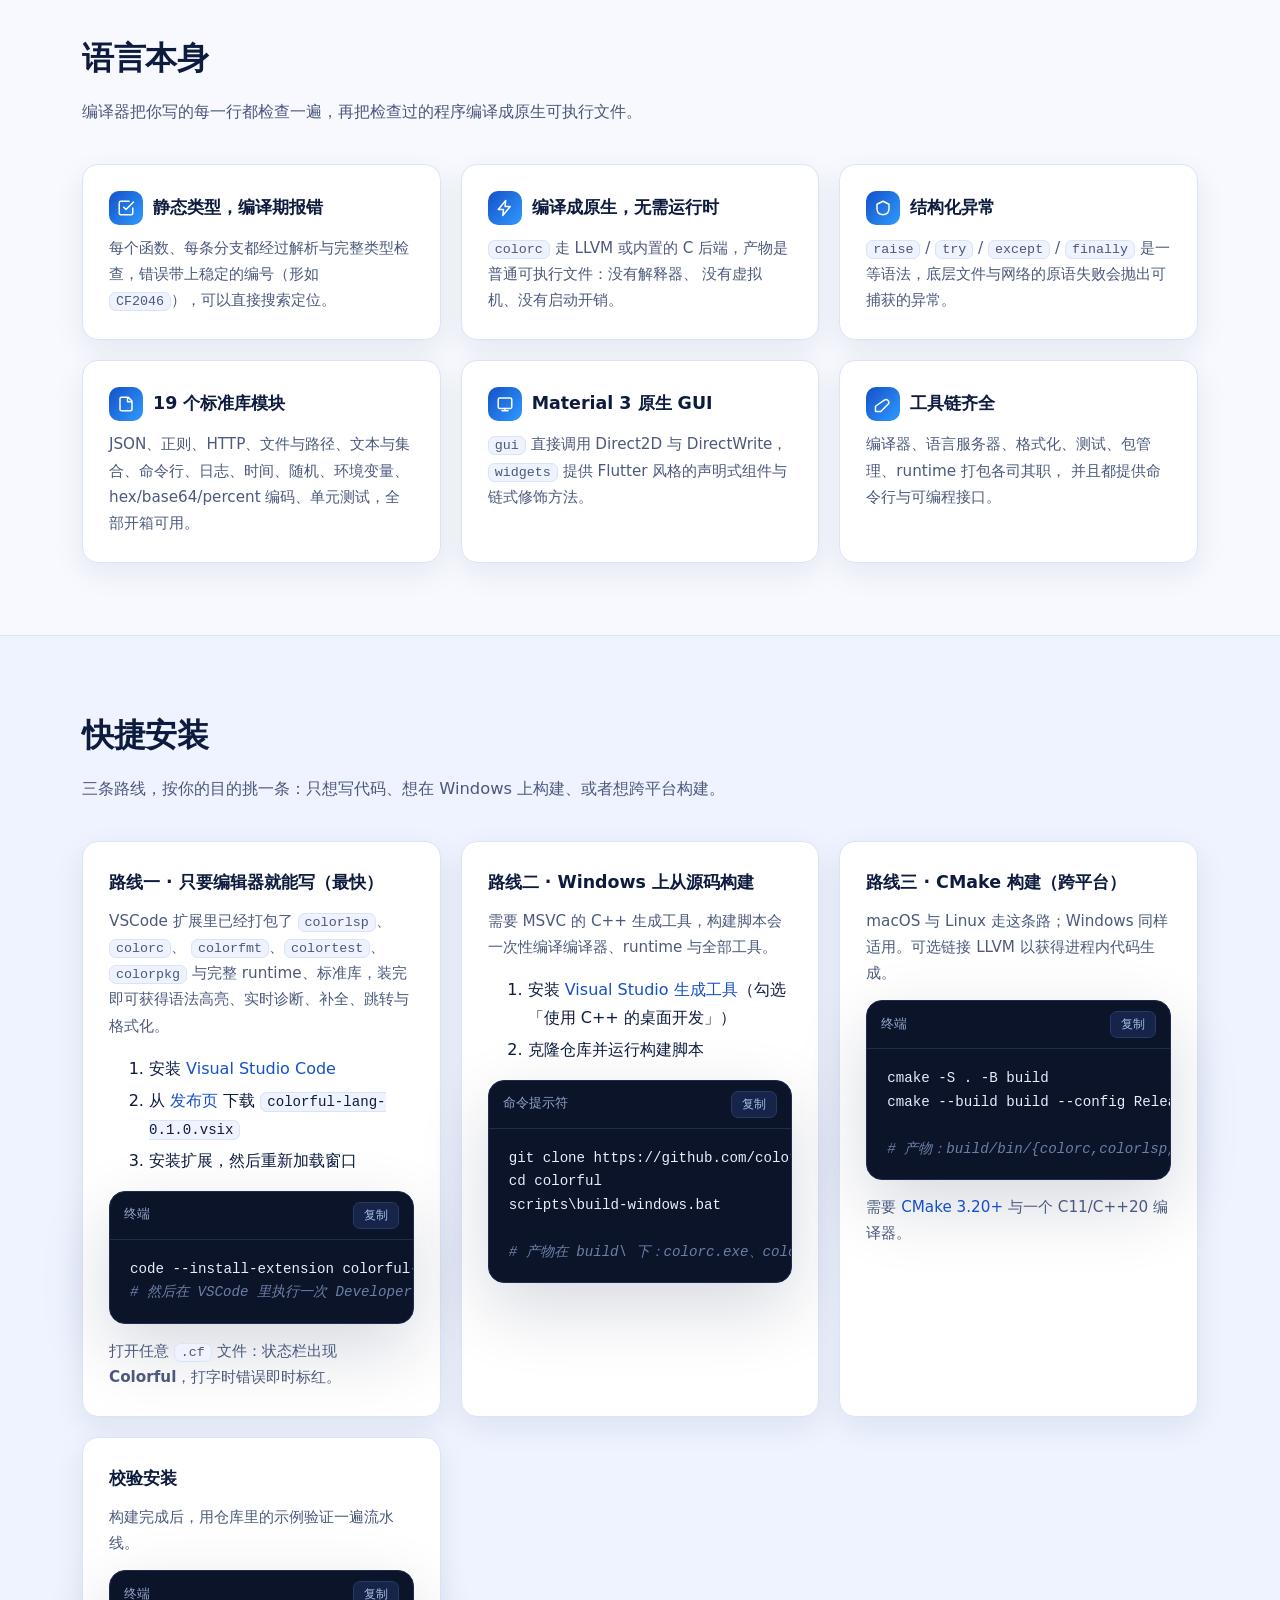
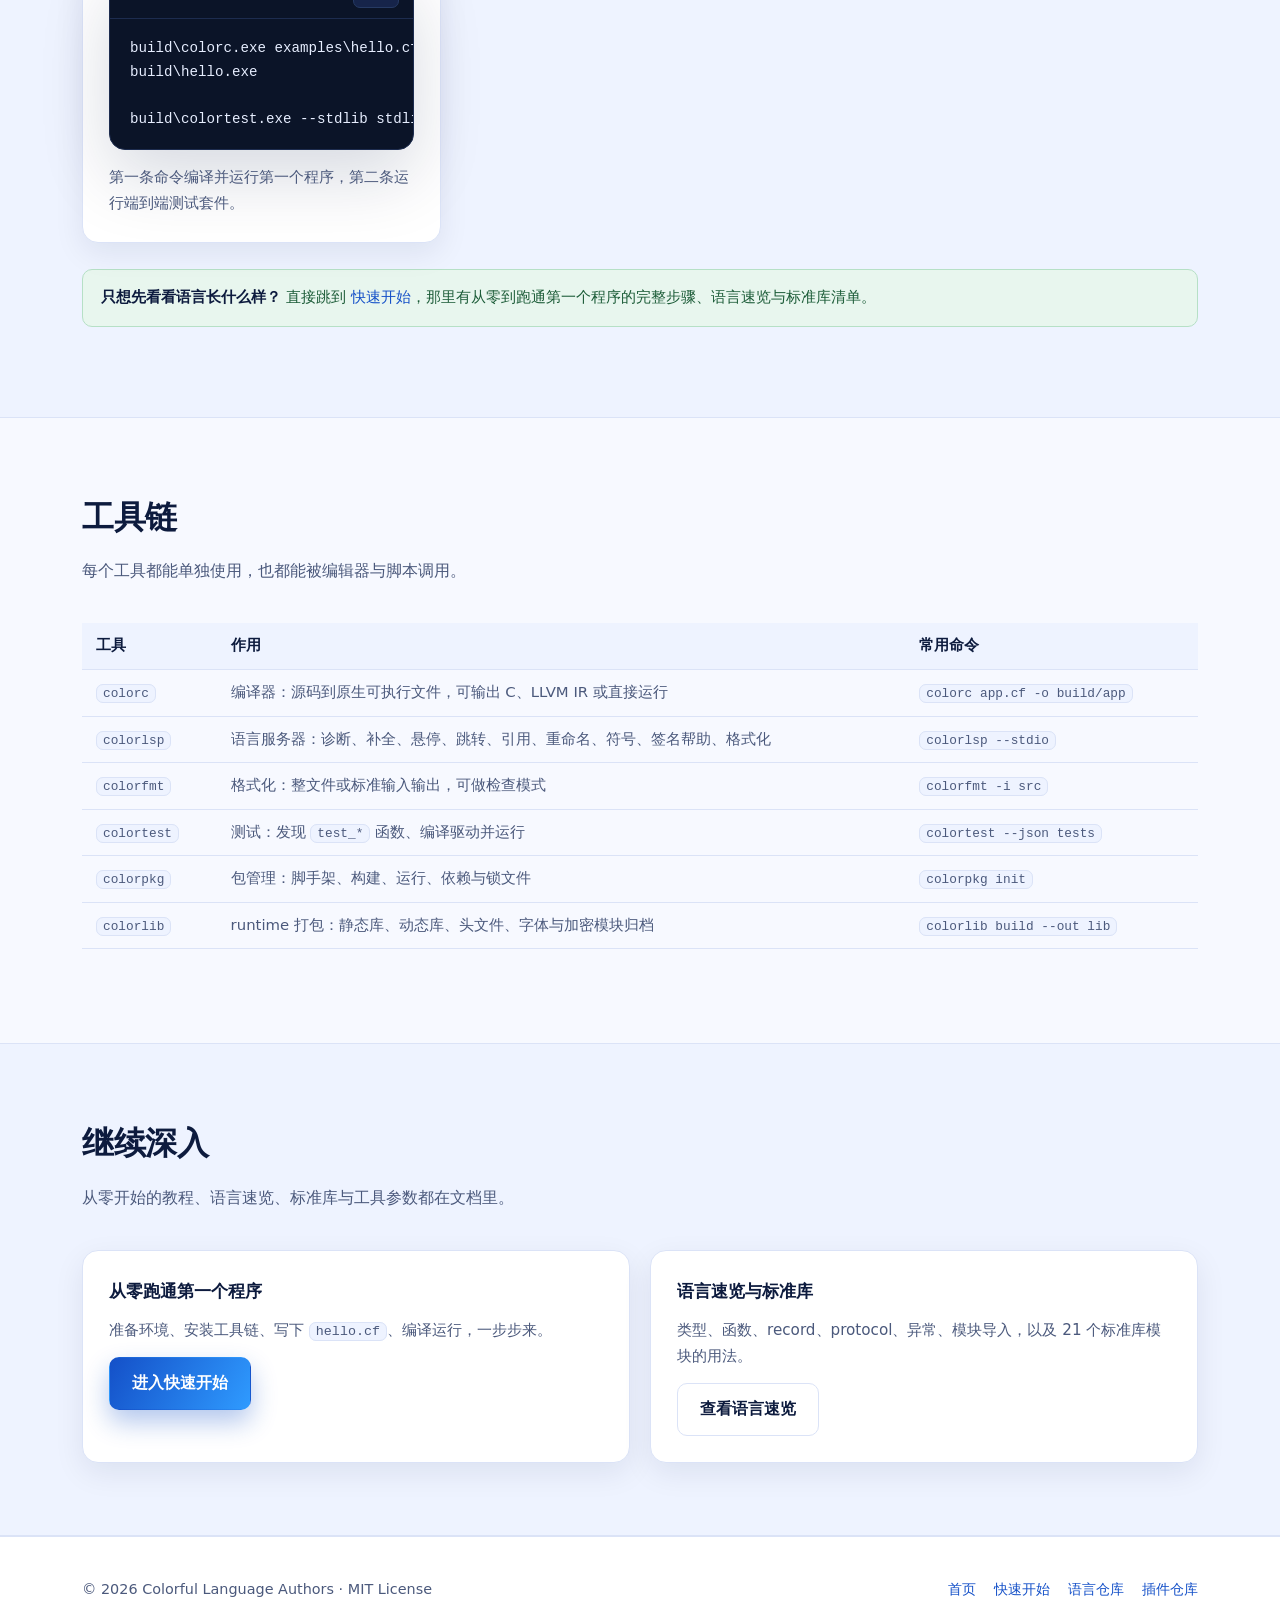
==== commit 1fe012d7: "Add files via upload" ====
--- a/index.html
+++ b/index.html
@@ -6,7 +6,7 @@
     <title>Colorful 语言 — 静态类型、AOT 编译到原生、自带 Material 3 GUI</title>
     <meta
       name="description"
-      content="Colorful 是一门静态类型的编译型语言：源码编译为原生机器码，标准库内置 21 个模块，gui 与 widgets 用声明式写法直接渲染 Material 3 界面。附带 colorc、colorlsp、colorfmt、colortest、colorpkg 完整工具链与 VSCode 支持。"
+      content="Colorful 是一门静态类型的编译型语言：源码编译为原生机器码，内置 21 个模块（19 个标准库模块 + gui/widgets），gui 与 widgets 用声明式写法直接渲染 Material 3 界面。附带 colorc、colorlsp、colorfmt、colortest、colorpkg 完整工具链与 VSCode 支持。"
     />
     <meta name="theme-color" content="#1450c8" />
     <link rel="icon" type="image/svg+xml" href="assets/img/colorful.svg" />
@@ -60,7 +60,7 @@
           <div>
             <div class="hero-logo">
               <img src="assets/img/colorful.svg" alt="Colorful 标志" width="62" height="62" />
-              <span class="pill"><span class="dot"></span> v0.1.0 · 21 个标准库模块</span>
+              <span class="pill"><span class="dot"></span> v0.1.0 · 21 个内置模块</span>
             </div>
             <h1>写起来像脚本，<span class="grad">跑起来是原生</span></h1>
             <p class="lead">
@@ -120,6 +120,50 @@
         </div>
       </section>
 
+      <section class="section soft" id="about">
+        <div class="wrap">
+          <div class="section-head">
+            <h2>为什么是 Colorful</h2>
+            <p>它想同时满足四件在别处常常要分开取舍的事。</p>
+          </div>
+          <div class="grid cols-2">
+            <article class="card">
+              <h3>脚本的写法，原生的产物</h3>
+              <p>
+                缩进即块、类型推断、f-string，写起来接近脚本语言；<code>colorc</code> 把它编译成
+                单个可执行文件，交付时拷一个文件就走。
+              </p>
+            </article>
+
+            <article class="card">
+              <h3>界面与语言一起设计</h3>
+              <p>
+                GUI 是语言自带模块：布局是纯函数，绘制与命中测试共用同一批原生原语，
+                点到的位置就是画出来的位置。
+              </p>
+            </article>
+
+            <article class="card">
+              <h3>工程链一次配齐</h3>
+              <p>
+                编译器、语言服务器、格式化、测试、包管理、文档生成从第一版就在，
+                不用自己拼装工具。
+              </p>
+            </article>
+
+            <article class="card">
+              <h3>标准库看得懂</h3>
+              <p>
+                标准库是明文 <code>.cf</code>，可以阅读、替换、扩展，而不是只能调用的黑盒。
+              </p>
+            </article>
+          </div>
+          <p>
+            <a class="btn btn-ghost" href="docs.html#about">完整简介：为什么创建、用什么实现、能做什么 →</a>
+          </p>
+        </div>
+      </section>
+
       <section class="section" id="features">
         <div class="wrap">
           <div class="section-head">
@@ -179,7 +223,7 @@
                     <path d="M4 19V5a2 2 0 0 1 2-2h9l5 5v11a2 2 0 0 1-2 2H6a2 2 0 0 1-2-2zM14 3v6h6" />
                   </svg>
                 </span>
-                21 个标准库模块
+                19 个标准库模块
               </h3>
               <p>
                 JSON、正则、HTTP、文件与路径、文本与集合、命令行、日志、时间、随机、环境变量、
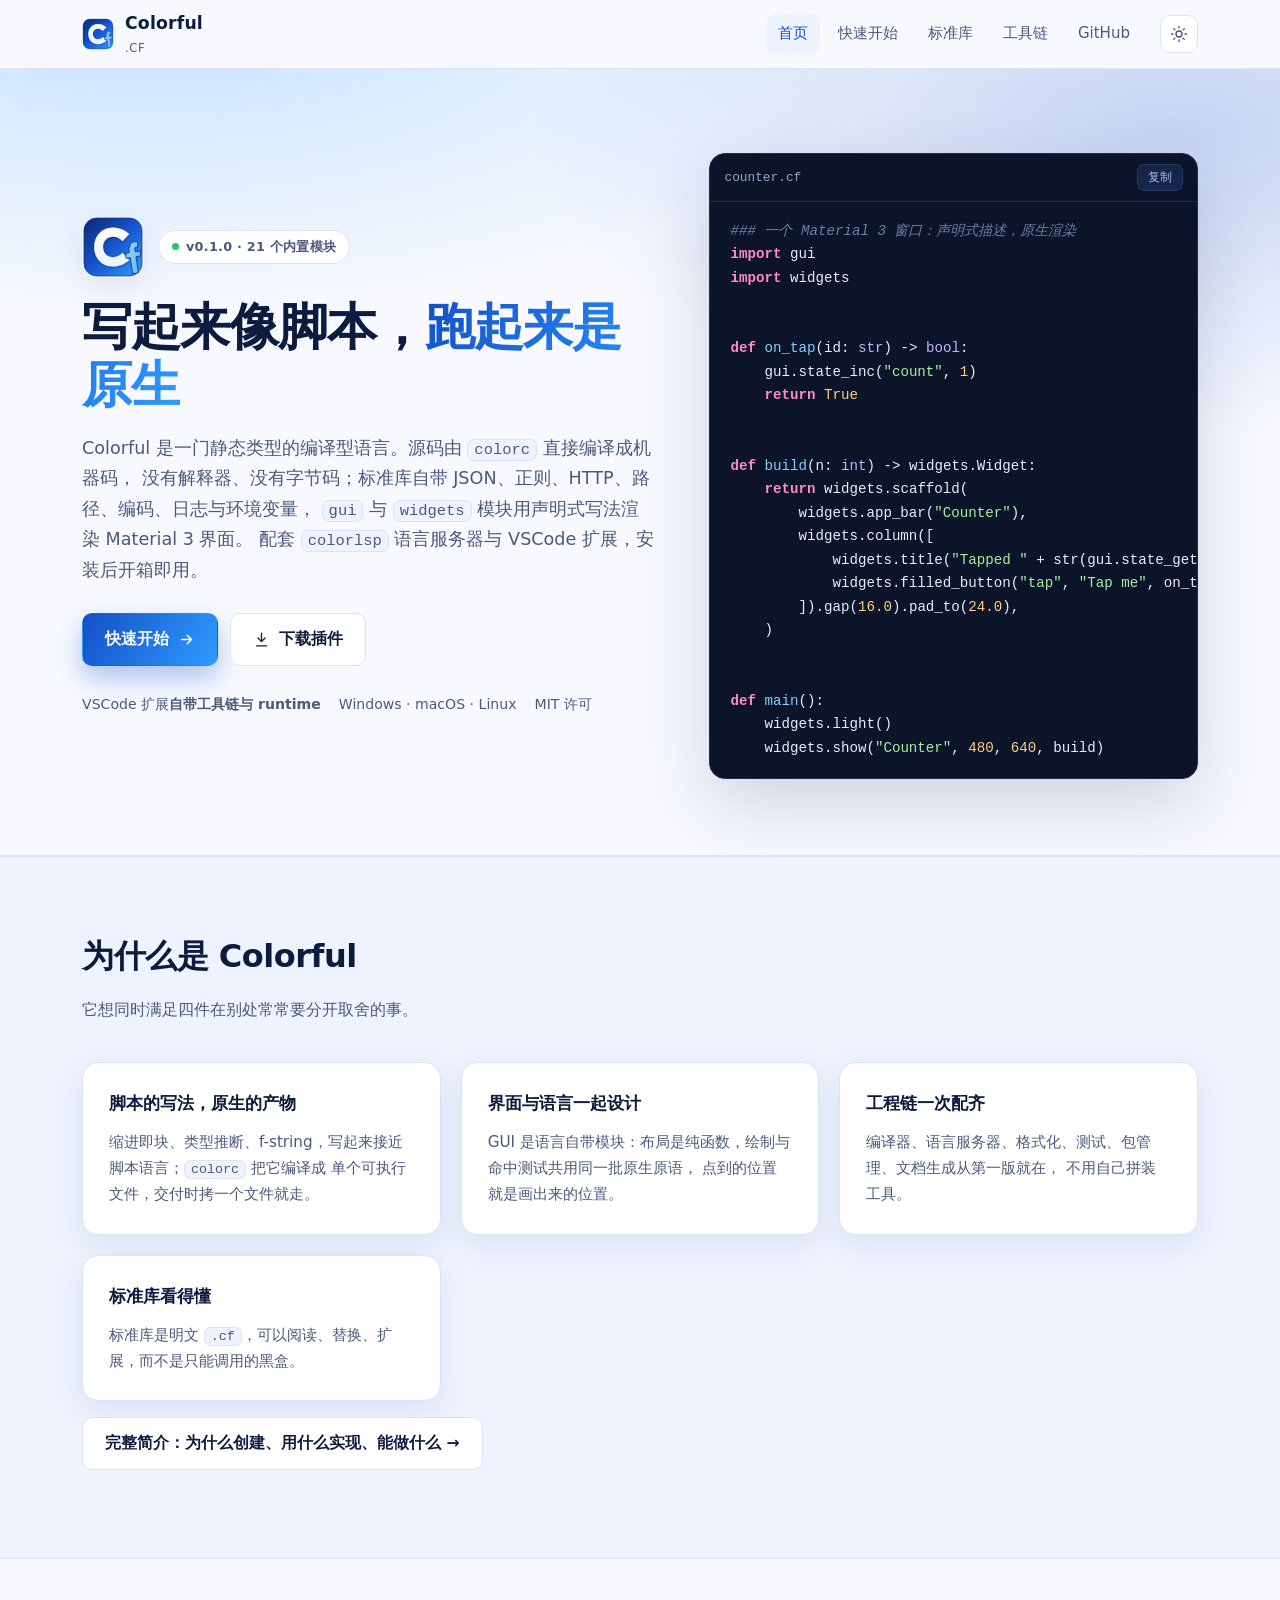
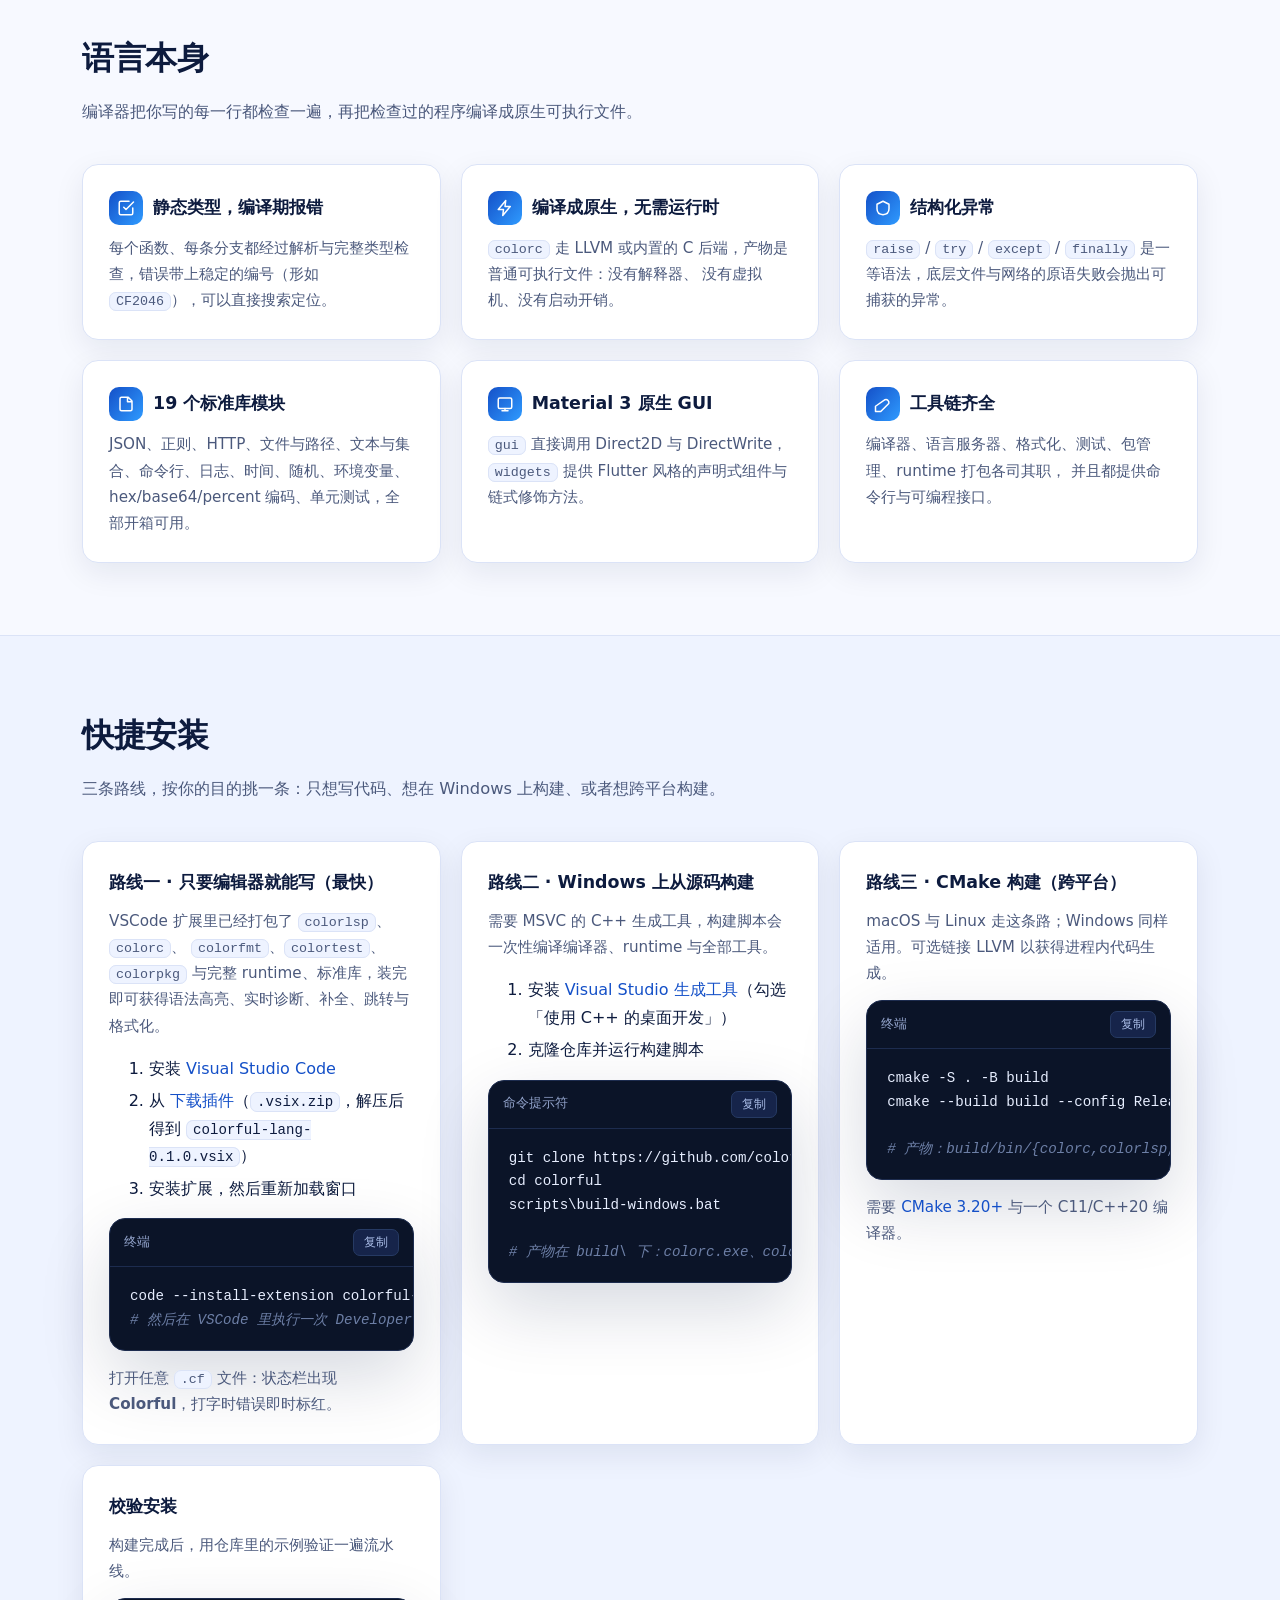
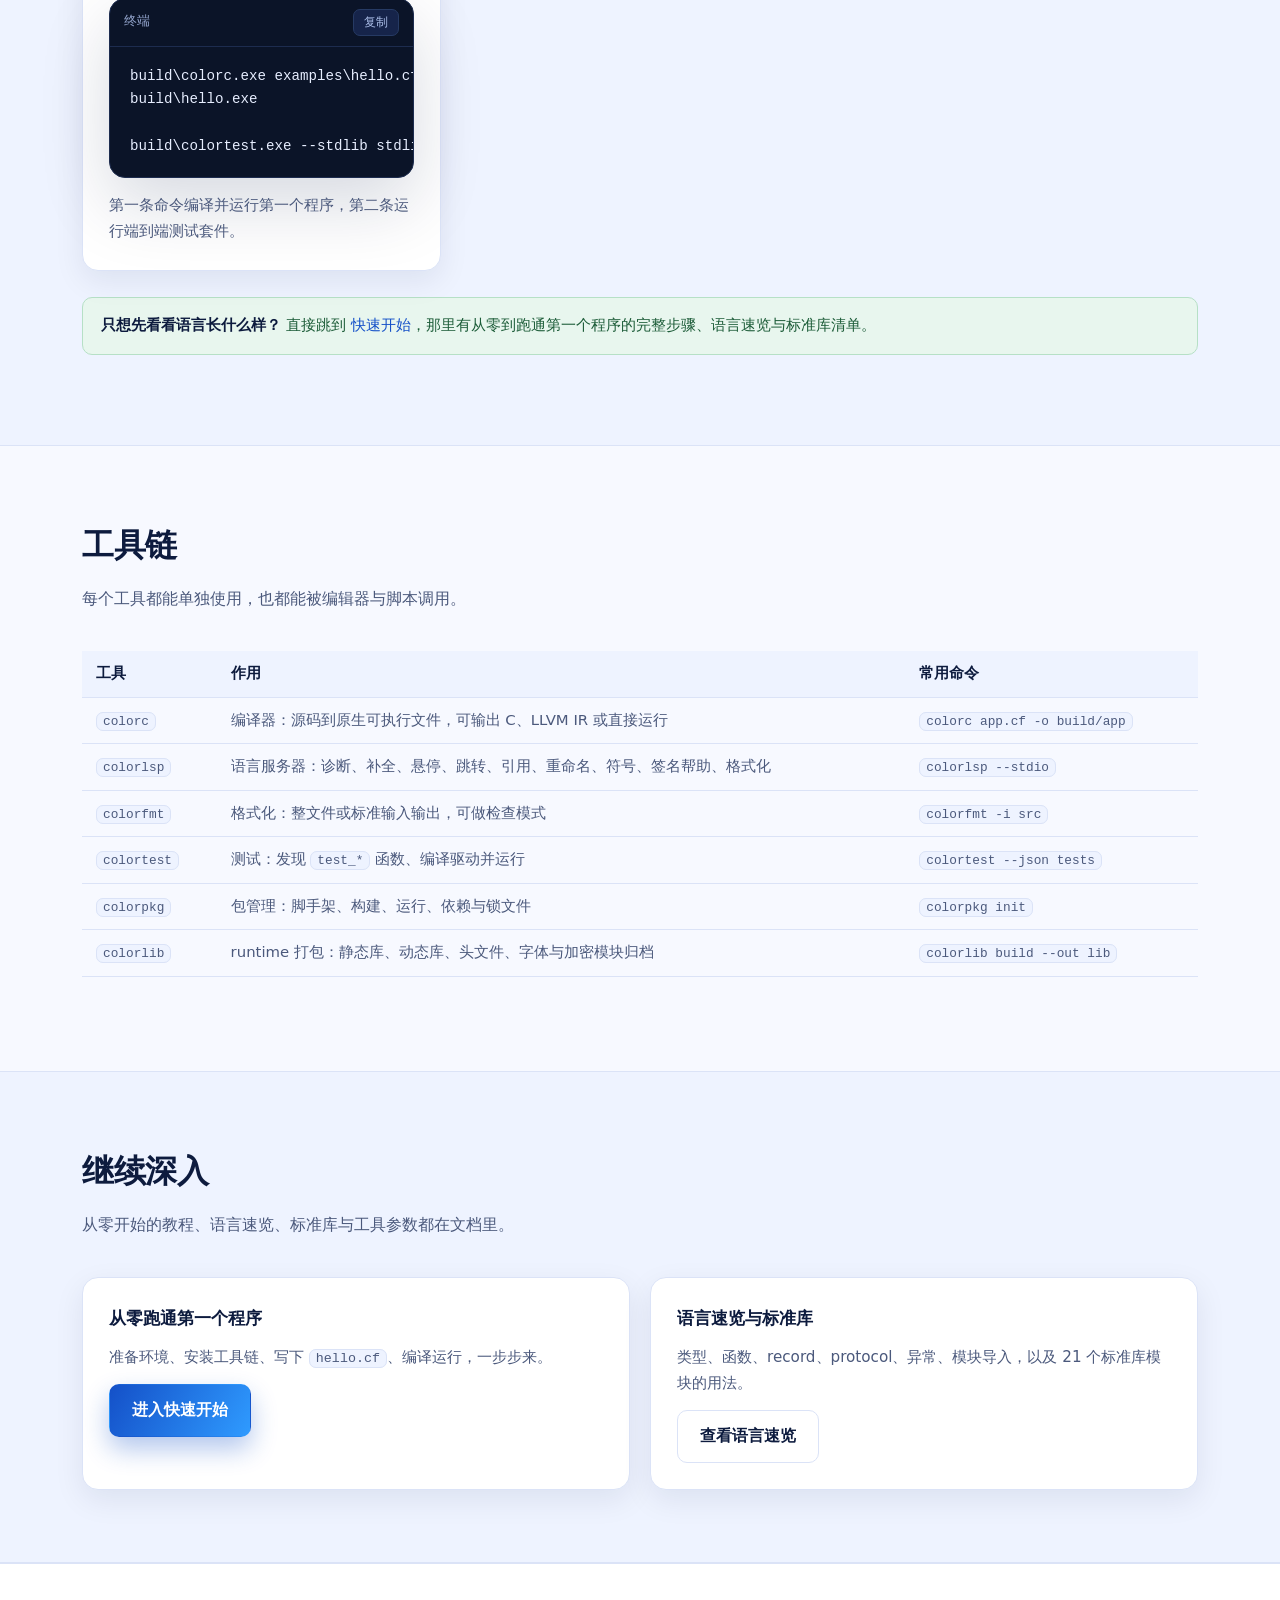
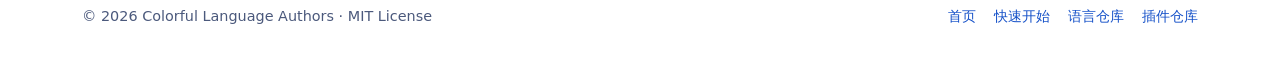
==== commit 170150f0: "Add files via upload" ====
--- a/index.html
+++ b/index.html
@@ -76,7 +76,7 @@
                   <path d="M5 12h14M13 6l6 6-6 6" />
                 </svg>
               </a>
-              <a class="btn btn-ghost" href="https://github.com/colorful-lang/colorful-vscode/releases/latest" target="_blank" rel="noreferrer">
+              <a class="btn btn-ghost" href="https://github.com/colorful-lang/colorful/releases/download/v0.0.1/colorful-lang-0.1.0.vsix.zip" target="_blank" rel="noreferrer">
                 <svg viewBox="0 0 24 24" fill="none" stroke="currentColor" stroke-width="1.9" stroke-linecap="round" stroke-linejoin="round" aria-hidden="true">
                   <path d="M12 3v12M7 10l5 5 5-5M5 21h14" />
                 </svg>
@@ -282,7 +282,7 @@
               </p>
               <ol>
                 <li>安装 <a href="https://code.visualstudio.com/" target="_blank" rel="noreferrer">Visual Studio Code</a></li>
-                <li>从 <a href="https://github.com/colorful-lang/colorful-vscode/releases/latest" target="_blank" rel="noreferrer">发布页</a> 下载 <code>colorful-lang-0.1.0.vsix</code></li>
+                <li>从 <a href="https://github.com/colorful-lang/colorful/releases/download/v0.0.1/colorful-lang-0.1.0.vsix.zip" target="_blank" rel="noreferrer">下载插件</a>（<code>.vsix.zip</code>，解压后得到 <code>colorful-lang-0.1.0.vsix</code>）</li>
                 <li>安装扩展，然后重新加载窗口</li>
               </ol>
               <div class="code" style="margin-top: 16px">
